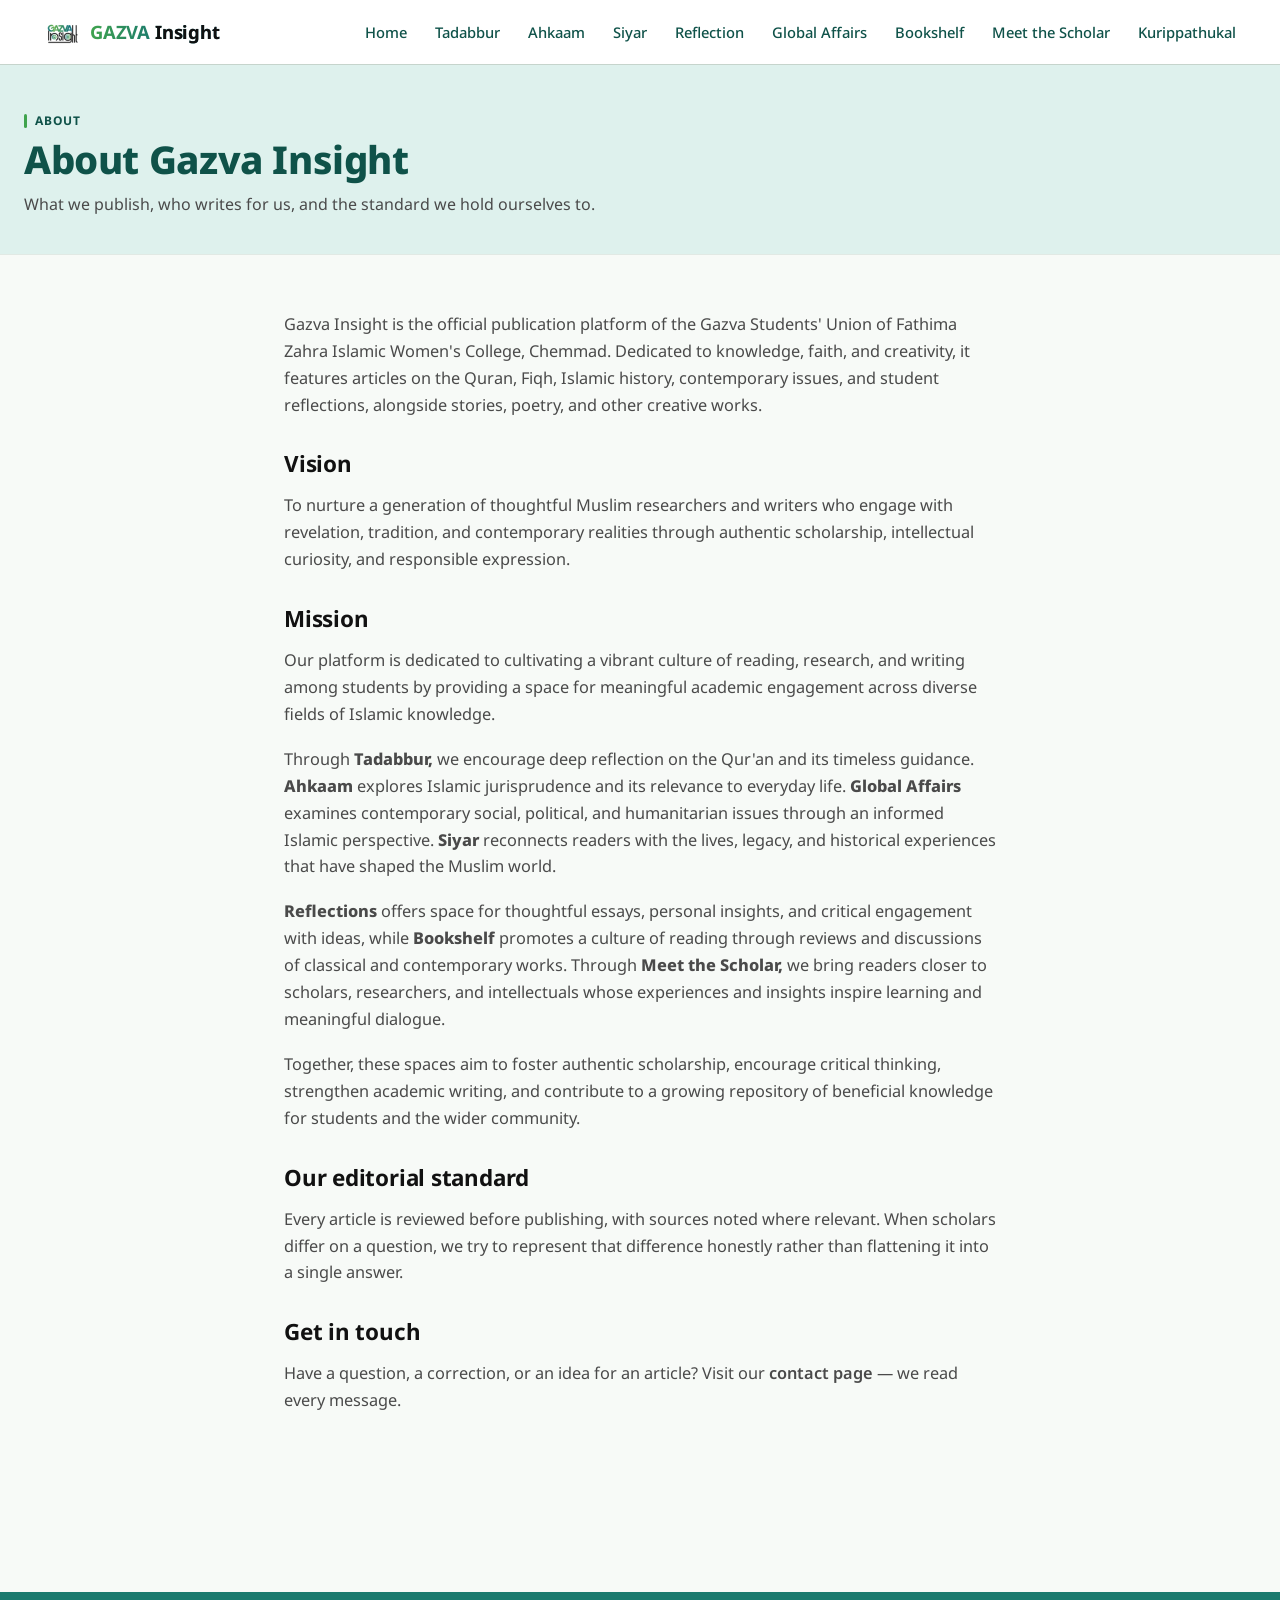
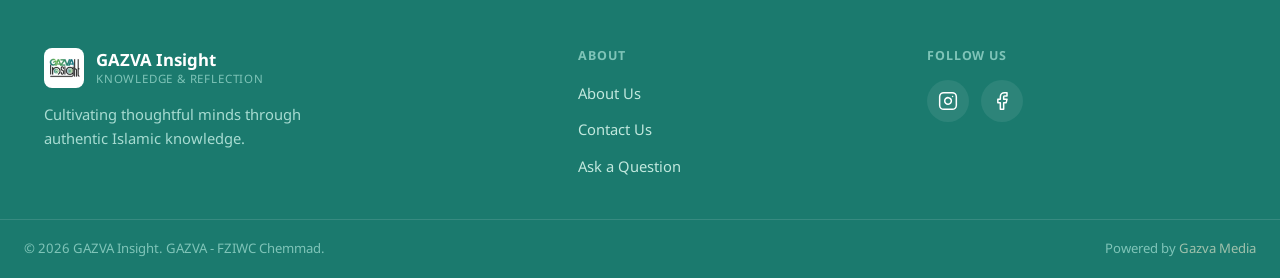
==== about.html @ 3e5f1045 "Add Files" ====
<!DOCTYPE html>
<html lang="en">
<head>
  <meta charset="UTF-8" />
  <meta name="viewport" content="width=device-width, initial-scale=1.0" />
  <title>About — Gazva Insight</title>
  <meta name="description" content="Learn about GAZVA Insights, our mission, vision, editorial values, and our commitment to promoting authentic Islamic knowledge through reading, research, and writing." />
  <link rel="preconnect" href="https://fonts.googleapis.com" />
  <link rel="preconnect" href="https://fonts.gstatic.com" crossorigin />
  <link href="https://fonts.googleapis.com/css2?family=Noto+Sans:wght@400;500;600;700;800&family=Noto+Sans+Malayalam:wght@400;500;600;700&display=swap" rel="stylesheet" />
  <link rel="stylesheet" href="css/styles.css" />
</head>
<body>
  <a href="#main" class="skip-link">Skip to content</a>

  <div id="siteHeader"></div>

  <main id="main">
    <div class="page-banner">
      <div class="page-banner__inner">
        <span class="eyebrow cat-general">About</span>
        <h1>About Gazva Insight</h1>
        <p>What we publish, who writes for us, and the standard we hold ourselves to.</p>
      </div>
    </div>

    <section class="about-content">
      <p>Gazva Insight is the official publication platform of the Gazva Students' Union of Fathima Zahra Islamic Women's College, Chemmad. Dedicated to knowledge, faith, and creativity, it features articles on the Quran, Fiqh, Islamic history, contemporary issues, and student reflections, alongside stories, poetry, and other creative works.</p>
<h2>Vision</h2>
<p>To nurture a generation of thoughtful Muslim researchers and writers who engage with revelation, tradition, and contemporary realities through authentic scholarship, intellectual curiosity, and responsible expression.</p>
<h2>Mission</h2>
<p>Our platform is dedicated to cultivating a vibrant culture of reading, research, and writing among students by providing a space for meaningful academic engagement across diverse fields of Islamic knowledge. <br>

</p> <p>Through <span style="font-weight: 800;">Tadabbur,</span> we encourage deep reflection on the Qur'an and its timeless guidance. 
 <span style="font-weight: 800;">Ahkaam</span> explores Islamic jurisprudence and its relevance to everyday life.   <span style="font-weight: 800;">Global Affairs</span> examines contemporary social, political, and humanitarian issues through an informed Islamic perspective.  <span style="font-weight: 800;">Siyar</span> reconnects readers with the lives, legacy, and historical experiences that have shaped the Muslim world.</p>

 <p><span style="font-weight: 800;">Reflections</span> offers space for thoughtful essays, personal insights, and critical engagement with ideas, while  <span style="font-weight: 800;">Bookshelf</span> promotes a culture of reading through reviews and discussions of classical and contemporary works. Through  <span style="font-weight: 800;">Meet the Scholar,</span> we bring readers closer to scholars, researchers, and intellectuals whose experiences and insights inspire learning and meaningful dialogue.</p>

<p>Together, these spaces aim to foster authentic scholarship, encourage critical thinking, strengthen academic writing, and contribute to a growing repository of beneficial knowledge for students and the wider community.

</p>
      <h2>Our editorial standard</h2>
      <p>Every article is reviewed before publishing, with sources noted where relevant. When scholars differ on a question, we try to represent that difference honestly rather than flattening it into a single answer.</p>

      <h2>Get in touch</h2>
      <p>Have a question, a correction, or an idea for an article? Visit our <a href="contact.html" style="color: var(--forest-dark); font-weight: 600;">contact page</a> — we read every message.</p>
    </section>
  </main>

  <div id="siteFooter"></div>

  <script src="js/component.js"></script>
  <script src="js/form.js"></script>
  <script src="js/main.js"></script>
</body>
</html>
---- css/styles.css ----
/* ==========================================================================
   GAZVA INSIGHTS — Global Stylesheet
   Design tokens + shared components (navbar, footer, cards, sidebar, forms)
   ========================================================================== */

:root {
  /* ── Core surfaces ── */
  --paper:          #F7FAF7;
  --paper-raised:   #FFFFFF;
  --ink:            #111111;
  --ink-soft:       #4A4A4A;
  --ink-muted:      #888888;

  /* ── Brand green (primary) — sampled from logo wordmark start ── */
  --leaf:           #3FA34D;
  --leaf-dark:      #2D7A3A;
  --leaf-light:     #E8F6EC;

  /* ── Brand teal (secondary) — sampled from logo mid-gradient ── */
  --teal:           #1B7A6E;
  --teal-dark:      #0F5249;
  --teal-light:     #DEF1ED;

  /* ── Teal-blue (accent) — sampled from logo end / "ht" letters ── */
  --blue:           #0E5C73;
  --blue-dark:      #094252;
  --blue-light:     #E1ECF5;

  /* ── Supporting tones ── */
  --mint:           #5FC07A;
  --teal-mid:       #2B8C68;
  --sky:            #3A8FC4;

  /* ── Logo gradient — matches the actual wordmark ── */
  --gradient-logo: linear-gradient(90deg, #3FA34D, #1B7A6E, #0E5C73);
  --primary-gradient: linear-gradient(135deg, #3FA34D, #1B7A6E);

  /* ── Borders ── */
  --line:           #E1E9E4;
  --line-strong:    #C6D4CC;

  /* ── Category wayfinding ── */
  --cat-tadabbur:       #1B7A6E;
  --cat-ahkaam:         #3FA34D;
  --cat-siyar:          #0E5C73;
  --cat-globalaffairs:  #4A4A4A;
  --cat-meetthescholar: #2B8C68;
  --cat-reflection:     #5FC07A;
  --cat-bookshelf:      #0F5249;
  --cat-kurippathukal:  #5FC07A;

  /* ── Type ── */
  --font-base:    "Noto Sans", "Noto Sans Malayalam", -apple-system, "Segoe UI", sans-serif;
  --font-display: "Noto Sans", "Noto Sans Malayalam", -apple-system, "Segoe UI", sans-serif;

  /* ── Layout ── */
  --max-width:     1240px;
  --radius-sm:     6px;
  --radius-md:     10px;
  --radius-lg:     16px;
  --shadow-card:   0 1px 2px rgba(17,17,17,0.04), 0 6px 20px rgba(17,17,17,0.05);
  --shadow-raised: 0 4px 10px rgba(17,17,17,0.06), 0 14px 32px rgba(17,17,17,0.08);
  --ease:          cubic-bezier(0.2, 0.7, 0.2, 1);
}

/* ---------- Reset ---------- */
* { box-sizing: border-box; }
html { scroll-behavior: smooth; }
body {
  margin: 0;
  font-family: var(--font-base);
  background: var(--paper);
  color: var(--ink);
  line-height: 1.65;
  -webkit-font-smoothing: antialiased;
}
img { max-width: 100%; display: block; }
a { color: inherit; text-decoration: none; }
ul { margin: 0; padding: 0; }
button { font-family: inherit; cursor: pointer; }
h1, h2, h3, h4 { font-family: var(--font-display); margin: 0; line-height: 1.25; letter-spacing: -0.01em; }
p { margin: 0; }

:focus-visible {
  outline: 2px solid var(--leaf);
  outline-offset: 3px;
  border-radius: 4px;
}

@media (prefers-reduced-motion: reduce) {
  *, *::before, *::after {
    animation-duration: 0.001ms !important;
    transition-duration: 0.001ms !important;
    scroll-behavior: auto !important;
  }
}

.container {
  max-width: var(--max-width);
  margin: 0 auto;
  padding: 0 24px;
}

/* ---------- Eyebrow ---------- */
.eyebrow {
  display: inline-flex;
  align-items: center;
  gap: 8px;
  font-size: 0.75rem;
  font-weight: 700;
  letter-spacing: 0.08em;
  text-transform: uppercase;
  color: var(--teal-dark);
}
.eyebrow::before {
  content: "";
  width: 3px;
  height: 14px;
  border-radius: 2px;
  background: var(--leaf);
  display: inline-block;
}

.eyebrow.cat-tadabbur::before        { background: var(--cat-tadabbur); }
.eyebrow.cat-ahkaam::before          { background: var(--cat-ahkaam); }
.eyebrow.cat-siyar::before           { background: var(--cat-siyar); }
.eyebrow.cat-globalaffairs::before   { background: var(--cat-globalaffairs); }
.eyebrow.cat-meetthescholar::before  { background: var(--cat-meetthescholar); }
.eyebrow.cat-reflection::before      { background: var(--cat-reflection); }
.eyebrow.cat-bookshelf::before       { background: var(--cat-bookshelf); }
.eyebrow.cat-kurippathukal::before   { background: var(--cat-kurippathukal); }

.eyebrow.cat-tadabbur        { color: var(--cat-tadabbur); }
.eyebrow.cat-ahkaam          { color: var(--cat-ahkaam); }
.eyebrow.cat-siyar           { color: var(--cat-siyar); }
.eyebrow.cat-globalaffairs   { color: var(--cat-globalaffairs); }
.eyebrow.cat-meetthescholar  { color: var(--cat-meetthescholar); }
.eyebrow.cat-reflection      { color: var(--cat-reflection); }
.eyebrow.cat-bookshelf       { color: var(--cat-bookshelf); }
.eyebrow.cat-kurippathukal   { color: #2D7A3A; }

/* ---------- Buttons ---------- */
.btn {
  display: inline-flex;
  align-items: center;
  justify-content: center;
  gap: 8px;
  padding: 12px 24px;
  border-radius: var(--radius-sm);
  font-size: 0.95rem;
  font-weight: 600;
  border: 1px solid transparent;
  transition: transform 0.15s var(--ease), box-shadow 0.15s var(--ease), background 0.15s var(--ease);
}
.btn-primary {
  background: linear-gradient(135deg, var(--leaf), var(--teal));
  color: #fff;
  border: none;
  font-size: 0.95rem;
  font-weight: 600;
  padding: 12px 28px;
  cursor: pointer;
  display: inline-flex;
  align-items: center;
  justify-content: center;
  gap: 8px;
  text-decoration: none;
  transition: opacity 0.15s var(--ease), transform 0.15s var(--ease);
}
.btn-primary:hover {
  opacity: 0.9;
  transform: translateY(-1px);
}
.btn-outline {
  background: transparent;
  border: 1px solid var(--teal);
  border-radius: var(--radius-sm);
  color: var(--teal);
}
.btn-outline:hover {
  background: var(--teal-light);
  color: var(--teal-dark);
  border-color: var(--teal);
}
.btn-block { width: 100%; }

/* ==========================================================================
   NAVBAR
   ========================================================================== */
.site-header {
  position: sticky;
  top: 0;
  z-index: 100;
  background: rgba(255, 255, 255, 0.96);
  backdrop-filter: blur(8px);
  border-bottom: 1px solid var(--line-strong);
}
.navbar {
  display: flex;
  align-items: center;
  justify-content: space-between;
  padding: 14px 24px;
  max-width: var(--max-width);
  margin: 0 auto;
}
.navbar__brand {
  display: flex;
  align-items: center;
  gap: 10px;
}
.navbar__logo {
  width: 36px;
  height: 36px;
  flex-shrink: 0;
}
.navbar__name {
  font-weight: 700;
  font-size: 1.15rem;
  letter-spacing: -0.01em;

  background: var(--gradient-logo);
  background-clip: text;
  -webkit-background-clip: text;

  color: transparent;
  -webkit-text-fill-color: transparent;
}
.navbar__name span {
  color: var(--ink);
  -webkit-text-fill-color: var(--ink);
}
.navbar__links {
  display: flex;
  align-items: center;
  gap: 28px;
  list-style: none;
}
.navbar__links a {
  font-size: 0.92rem;
  font-weight: 500;
  color: var(--teal-dark);
  position: relative;
  padding: 6px 0;
  transition: color 0.15s var(--ease);
}
.navbar__links a:hover {
  color: var(--leaf-dark);
}
.navbar__links a.is-active {
  color: var(--leaf-dark);
  font-weight: 700;
}
.navbar__toggle {
  display: none;
  background: none;
  border: none;
  padding: 6px;
}
.navbar__toggle svg { width: 24px; height: 24px; }

/* Navbar CTA button override */
.navbar .btn-primary {
  background: linear-gradient(135deg, var(--leaf), var(--teal));
  color: #fff;
}
.navbar .btn-primary:hover {
  opacity: 0.9;
}

@media (max-width: 860px) {
  .navbar__links {
    position: fixed;
    top: 65px;
    left: 0;
    right: 0;
    background: var(--teal-light);
    flex-direction: column;
    align-items: flex-start;
    gap: 4px;
    padding: 16px 24px 24px;
    border-bottom: 1px solid var(--line-strong);
    box-shadow: var(--shadow-raised);
    transform: translateY(-12px);
    opacity: 0;
    visibility: hidden;
    transition: transform 0.2s var(--ease), opacity 0.2s var(--ease), visibility 0.2s;
  }
  .navbar__links.is-open {
    transform: translateY(0);
    opacity: 1;
    visibility: visible;
  }
  .navbar__links a {
    width: 100%;
    padding: 10px 0;
  }
  .navbar__toggle { display: inline-flex; }
}
/* ── Navbar contact button + actions wrapper ── */
.navbar__actions {
  display: flex;
  align-items: center;
  gap: 12px;
  flex-shrink: 0;
}

.navbar__contact-btn {
  font-size: 0.88rem;
  padding: 9px 20px;
  border-radius: var(--radius-sm);
  white-space: nowrap;
}

/* Hide contact button on mobile — show it inside the open menu instead */
@media (max-width: 860px) {
  .navbar__contact-btn {
    display: none;
  }
}
/* ==========================================================================
   FOOTER
   ========================================================================== */
.site-footer {
  background: var(--teal);
  color: #E0F2F0;
  margin-top: 80px;
}
.footer__top {
  max-width: var(--max-width);
  margin: 0 auto;
  padding: 56px 24px 40px;
  display: grid;
  grid-template-columns: 1.6fr 1fr 1fr;
  gap: 40px;
}
.footer__brand {
  display: flex;
  align-items: center;
  gap: 10px;
  margin-bottom: 14px;
}
.footer__brand .navbar__logo { width: 32px; height: 32px; }
.footer__brand-name {
  font-weight: 700;
  font-size: 1.05rem;
  color: #fff;
}
.footer__tagline {
  color: #A8DCD2;
  font-size: 0.92rem;
  max-width: 320px;
}
.footer__heading {
  font-size: 0.78rem;
  font-weight: 700;
  letter-spacing: 0.07em;
  text-transform: uppercase;
  color: #7FC4B8;
  margin-bottom: 16px;
}
.footer__links { display: flex; flex-direction: column; gap: 10px; list-style: none; }
.footer__links a {
  color: #C2E8DE;
  font-size: 0.92rem;
  transition: color 0.15s var(--ease);
}
.footer__links a:hover { color: #fff; }
.footer__socials { display: flex; gap: 12px; margin-top: 16px; }
.footer__social-btn {
  width: 38px;
  height: 38px;
  border-radius: 50%;
  background: rgba(255,255,255,0.1);
  display: inline-flex;
  align-items: center;
  justify-content: center;
  transition: background 0.15s var(--ease), transform 0.15s var(--ease);
}
.footer__social-btn:hover {
  background: var(--leaf);
  transform: translateY(-2px);
}
.footer__social-btn svg { width: 18px; height: 18px; fill: #fff; }
.footer__bottom {
  border-top: 1px solid rgba(255,255,255,0.12);
  padding: 18px 24px;
}
.footer__bottom-inner {
  max-width: var(--max-width);
  margin: 0 auto;
  display: flex;
  justify-content: space-between;
  flex-wrap: wrap;
  gap: 8px;
  font-size: 0.82rem;
  color: #7FC4B8;
}

/* ── Brand column ── */
.footer__col--brand .footer__brand {
  display: flex;
  align-items: center;
  gap: 12px;
  margin-bottom: 14px;
}
.footer__logo-img {
  width: 40px;
  height: 40px;
  border-radius: 8px;
  object-fit: contain;
  flex-shrink: 0;
}
.footer__brand-text {
  display: flex;
  flex-direction: column;
  line-height: 1.25;
}
.footer__brand-subline {
  font-size: 0.72rem;
  color: #7FC4B8;
  letter-spacing: 0.07em;
  text-transform: uppercase;
  margin-top: 2px;
}

/* ── Follow Us ── */
.footer__links--social { display: flex; flex-direction: column; gap: 12px; }
.footer__links--social a {
  display: flex;
  align-items: center;
  gap: 10px;
  color: #C2E8DE;
  font-size: 0.92rem;
  transition: color 0.15s var(--ease);
}
.footer__links--social a:hover { color: #fff; }
.footer__follow-icon {
  width: 30px;
  height: 30px;
  border-radius: 50%;
  display: flex;
  align-items: center;
  justify-content: center;
  flex-shrink: 0;
  transition: transform 0.15s var(--ease);
}
.footer__links--social a:hover .footer__follow-icon { transform: translateY(-2px); }
.footer__follow-icon svg { width: 15px; height: 15px; }
.footer__follow-icon--insta {
  background: linear-gradient(135deg, #f09433, #e6683c, #dc2743, #cc2366, #bc1888);
  color: #fff;
}
.footer__follow-icon--fb  { background: #1877F2; color: #fff; }
.footer__follow-icon--wa  { background: #25D366; color: #fff; }

@media (max-width: 960px) {
  .footer__top { grid-template-columns: 1fr 1fr; gap: 32px; }
  .footer__col--brand { grid-column: span 2; }
}
@media (max-width: 760px) {
  .footer__top { grid-template-columns: 1fr; gap: 28px; }
  .footer__col--brand { grid-column: span 1; }
  .footer__bottom-inner { flex-direction: column; text-align: center; }
}

/* ==========================================================================
   LAYOUT: content + sidebar
   ========================================================================== */
.page-layout {
  display: grid;
  grid-template-columns: 1fr 320px;
  gap: 48px;
  max-width: var(--max-width);
  margin: 0 auto;
  padding: 48px 24px 80px;
  align-items: start;
}
.page-layout__main { min-width: 0; }

@media (max-width: 960px) {
  .page-layout { grid-template-columns: 1fr; }
}

/* ---------- Sidebar ---------- */
.ask-sidebar {
  position: sticky;
  top: 96px;
  background: var(--paper-raised);
  border: 1px solid var(--line);
  border-radius: var(--radius-lg);
  padding: 28px;
  box-shadow: var(--shadow-card);
}
.ask-sidebar__title {
  font-size: 1.15rem;
  font-weight: 700;
  margin-bottom: 6px;
  color: var(--teal-dark);
}
.ask-sidebar__desc {
  font-size: 0.88rem;
  color: var(--ink-soft);
  margin-bottom: 18px;
}
.ask-sidebar .form-field { margin-bottom: 14px; }

/* ==========================================================================
   FORMS
   ========================================================================== */
.form-field { display: flex; flex-direction: column; gap: 6px; }
.form-field label {
  font-size: 0.82rem;
  font-weight: 600;
  color: var(--ink);
}
.form-field input,
.form-field textarea,
.form-field select {
  font-family: inherit;
  font-size: 0.92rem;
  padding: 11px 13px;
  border: 1px solid var(--line-strong);
  border-radius: var(--radius-sm);
  background: var(--paper);
  color: var(--ink);
  transition: border-color 0.15s var(--ease), box-shadow 0.15s var(--ease);
  width: 100%;
}
.form-field textarea { resize: vertical; min-height: 96px; }
.form-field input:focus,
.form-field textarea:focus,
.form-field select:focus {
  border-color: var(--leaf);
  box-shadow: 0 0 0 3px rgba(63, 163, 77, 0.15);
  outline: none;
}
.form-status {
  font-size: 0.85rem;
  margin-top: 10px;
  padding: 10px 12px;
  border-radius: var(--radius-sm);
  display: none;
}
.form-status.is-visible { display: block; }
.form-status.is-success {
  background: var(--leaf-light);
  color: var(--leaf-dark);
}
.form-status.is-error {
  background: #FBEAEA;
  color: #A5302A;
}
.form-status.is-loading {
  background: var(--blue-light);
  color: var(--blue-dark);
}

/* ==========================================================================
   CARDS
   ========================================================================== */
.card {
  background: var(--paper-raised);
  border: 1px solid var(--line);
  border-radius: var(--radius-md);
  overflow: hidden;
  transition: transform 0.2s var(--ease), box-shadow 0.2s var(--ease), border-color 0.2s var(--ease);
  display: flex;
  flex-direction: column;
}
.card:hover {
  transform: translateY(-3px);
  box-shadow: var(--shadow-raised);
  border-color: var(--line-strong);
}
.card__media {
  aspect-ratio: 16/10;
  background: var(--teal-light);
  overflow: hidden;
}
.card__media img { width: 100%; height: 100%; object-fit: cover; }
.card__body { padding: 18px 20px 22px; display: flex; flex-direction: column; gap: 10px; flex: 1; }
.card__title {
  font-size: 1.05rem;
  font-weight: 700;
  color: var(--ink);
}
.card:hover .card__title { color: var(--teal-dark); }
.card__excerpt {
  font-size: 0.88rem;
  color: var(--ink-soft);
  flex: 1;
}
.card__meta {
  font-size: 0.78rem;
  color: var(--ink-muted);
  display: flex;
  align-items: center;
  gap: 6px;
  margin-top: auto;
}
.card__meta .dot { width: 3px; height: 3px; border-radius: 50%; background: var(--line-strong); }

.is-hidden { display: none !important; }

/* ── Mosaic ── */
.mosaic {
  display: grid;
  grid-template-columns: repeat(4, 1fr);
  grid-auto-rows: 1fr;
  gap: 20px;
}
.mosaic .card--lead { grid-column: span 2; grid-row: span 2; }
.mosaic .card--lead .card__media { aspect-ratio: 16/11; }
.mosaic .card--lead .card__title { font-size: 1.4rem; }
.mosaic .card--wide { grid-column: span 2; }

@media (max-width: 860px) {
  .mosaic { grid-template-columns: repeat(2, 1fr); }
  .mosaic .card--lead { grid-column: span 2; grid-row: span 1; }
  .mosaic .card--wide { grid-column: span 2; }
}
@media (max-width: 560px) {
  .mosaic { grid-template-columns: 1fr; }
  .mosaic .card--lead, .mosaic .card--wide { grid-column: span 1; }
}

/* ── Post grid ── */
.post-grid {
  display: grid;
  grid-template-columns: repeat(2, 1fr);
  gap: 22px;
}
@media (max-width: 700px) {
  .post-grid { grid-template-columns: 1fr; }
}

.load-more-wrap { display: flex; justify-content: center; margin-top: 36px; }

/* ==========================================================================
   HERO
   ========================================================================== */
.hero {
  border-bottom: 1px solid var(--line);
  background:
    radial-gradient(circle at 85% 20%, rgba(63, 163, 77, 0.07), transparent 55%),
    var(--paper);
}
.hero__inner {
  max-width: var(--max-width);
  margin: 0 auto;
  padding: 72px 24px 64px;
  display: grid;
  grid-template-columns: 1.1fr 0.9fr;
  gap: 56px;
  align-items: center;
}
.hero__eyebrow {
  font-size: 0.78rem;
  font-weight: 700;
  letter-spacing: 0.1em;
  text-transform: uppercase;
  color: var(--leaf);
  margin-bottom: 18px;
  display: block;
}
.hero-title {
  font-size: clamp(2.4rem, 5vw, 3.8rem);
  font-weight: 800;
  letter-spacing: -0.02em;
  margin-bottom: 18px;

  background: var(--primary-gradient);
  -webkit-background-clip: text;
  background-clip: text;
  color: transparent;
  -webkit-text-fill-color: transparent;
}
.hero-title span {
  color: var(--ink);
  -webkit-text-fill-color: var(--ink);
}
.hero__title .accent { color: var(--leaf); }
.hero__tagline {
  font-size: 1.08rem;
  color: var(--ink-soft);
  max-width: 480px;
  margin-bottom: 30px;
}
.hero__ctas { display: flex; gap: 14px; align-items: center; }
.hero__feature {
  background: var(--paper-raised);
  border: 1px solid var(--line);
  border-radius: var(--radius-lg);
  box-shadow: var(--shadow-raised);
  overflow: hidden;
}
.hero__feature-media { aspect-ratio: 16/10; background: var(--teal-light); }
.hero__feature-media img { width: 100%; height: 100%; object-fit: cover; }
.hero__feature-body { padding: 22px 24px 26px; }
.hero__feature-tag {
  font-size: 0.72rem;
  font-weight: 700;
  letter-spacing: 0.07em;
  text-transform: uppercase;
  color: var(--blue);
  margin-bottom: 8px;
  display: block;
}
.hero__feature-title { font-size: 1.2rem; font-weight: 700; margin-bottom: 8px; color: var(--ink); }
.hero__feature-excerpt { font-size: 0.9rem; color: var(--ink-soft); }

@media (max-width: 900px) {
  .hero__inner { grid-template-columns: 1fr; padding-top: 48px; }
}

/* ==========================================================================
   PAGE BANNER
   ========================================================================== */
.section-head {
  display: flex;
  align-items: baseline;
  justify-content: space-between;
  margin-bottom: 28px;
  flex-wrap: wrap;
  gap: 12px;
}
.section-head h1, .section-head h2 { font-size: 1.8rem; font-weight: 800; }
.section-head__desc { color: var(--ink-soft); font-size: 0.95rem; max-width: 560px; margin-top: 6px; }

.page-banner {
  border-bottom: 1px solid var(--line);
  padding: 44px 24px 36px;
  background: var(--teal-light);
}
.page-banner__inner { max-width: var(--max-width); margin: 0 auto; }
.page-banner h1 {
  font-size: clamp(1.8rem, 3vw, 2.4rem);
  font-weight: 800;
  color: var(--teal-dark);
}
.page-banner p { color: var(--ink-soft); margin-top: 8px; max-width: 600px; }

/* ==========================================================================
   ARTICLE PAGE
   ========================================================================== */
.article-header { margin-bottom: 28px; }
.article-header__title {
  font-size: clamp(1.7rem, 3vw, 2.3rem);
  font-weight: 800;
  margin: 12px 0 16px;
  color: var(--ink);
}
.article-meta {
  display: flex;
  align-items: center;
  gap: 14px;
  flex-wrap: wrap;
  font-size: 0.88rem;
  color: var(--ink-soft);
}
.article-meta__author { display: flex; align-items: center; gap: 10px; }
.article-meta__avatar {
  width: 38px;
  height: 38px;
  border-radius: 50%;
  background: var(--teal-light);
  flex-shrink: 0;
  overflow: hidden;
}
.article-meta__avatar img { width: 100%; height: 100%; object-fit: cover; }
.article-meta__name { font-weight: 700; color: var(--ink); display: block; }
.article-meta__role { font-size: 0.8rem; color: var(--ink-soft); }

.article-cover {
  width: 100%;
  aspect-ratio: 16/8;
  border-radius: var(--radius-lg);
  background: var(--teal-light);
  overflow: hidden;
  margin-bottom: 32px;
}
.article-cover img { width: 100%; height: 100%; object-fit: cover; }

.article-body { font-size: 1.04rem; color: var(--ink); max-width: 720px; }
.article-body p { margin-bottom: 20px; }
.article-body h2 { font-size: 1.4rem; font-weight: 700; margin: 36px 0 16px; }
.article-body blockquote {
  border-left: 3px solid var(--blue);
  background: var(--blue-light);
  margin: 28px 0;
  padding: 20px 24px;
  border-radius: 0 var(--radius-sm) var(--radius-sm) 0;
  font-size: 1.08rem;
  font-style: italic;
  color: var(--blue-dark);
}
.article-body blockquote cite {
  display: block;
  margin-top: 10px;
  font-size: 0.82rem;
  font-style: normal;
  font-weight: 700;
  color: var(--blue);
}

/* ── Share row ── */
.share-row {
  display: flex;
  align-items: center;
  gap: 14px;
  margin: 36px 0;
  padding: 20px 0;
  border-top: 1px solid var(--line);
  border-bottom: 1px solid var(--line);
}
.share-row__label { font-size: 0.85rem; font-weight: 700; color: var(--ink-soft); }
.share-btn {
  width: 40px;
  height: 40px;
  border-radius: 50%;
  display: inline-flex;
  align-items: center;
  justify-content: center;
  background: var(--teal-light);
  transition: background 0.15s var(--ease), transform 0.15s var(--ease);
}
.share-btn svg { width: 18px; height: 18px; fill: var(--teal-dark); }
.share-btn:hover { background: var(--leaf); transform: translateY(-2px); }
.share-btn:hover svg { fill: #fff; }

/* ── Comments ── */
.comments-section { margin-top: 48px; max-width: 720px; }
.comments-section h3 { font-size: 1.25rem; font-weight: 700; margin-bottom: 18px; }
.comment-form {
  background: var(--paper-raised);
  border: 1px solid var(--line);
  border-radius: var(--radius-md);
  padding: 24px;
}
.comment-form .form-field { margin-bottom: 16px; }
.comment-form-row { display: grid; grid-template-columns: 1fr 1fr; gap: 16px; }
@media (max-width: 560px) { .comment-form-row { grid-template-columns: 1fr; } }

/* ==========================================================================
   CONTACT PAGE
   ========================================================================== */
.contact-grid {
  display: grid;
  grid-template-columns: 0.85fr 1.15fr;
  gap: 48px;
  max-width: var(--max-width);
  margin: 0 auto;
  padding: 56px 24px 80px;
}
@media (max-width: 860px) { .contact-grid { grid-template-columns: 1fr; } }

.contact-cards { display: flex; flex-direction: column; gap: 16px; }
.contact-card {
  display: flex;
  gap: 16px;
  align-items: flex-start;
  background: var(--paper-raised);
  border: 1px solid var(--line);
  border-radius: var(--radius-md);
  padding: 20px;
  transition: border-color 0.15s var(--ease), box-shadow 0.15s var(--ease);
}
.contact-card:hover { border-color: var(--line-strong); box-shadow: var(--shadow-card); }
.contact-card__icon {
  width: 44px;
  height: 44px;
  border-radius: 50%;
  background: var(--teal-light);
  display: flex;
  align-items: center;
  justify-content: center;
  flex-shrink: 0;
}
.contact-card__icon svg { width: 20px; height: 20px; fill: var(--teal-dark); }
.contact-card__title { font-weight: 700; margin-bottom: 4px; color: var(--ink); }
.contact-card__detail { color: var(--ink-soft); font-size: 0.92rem; }
.contact-card__detail a { color: var(--teal); font-weight: 600; }
.contact-card__detail a:hover { color: var(--teal-dark); }

.contact-form-panel {
  background: var(--paper-raised);
  border: 1px solid var(--line);
  border-radius: var(--radius-lg);
  padding: 32px;
  box-shadow: var(--shadow-card);
}
.contact-form-row { display: grid; grid-template-columns: 1fr 1fr; gap: 16px; }
@media (max-width: 560px) { .contact-form-row { grid-template-columns: 1fr; } }

/* ── Floating contact ── */
.contact-floating {
  max-width: 720px;
  margin: 0 auto;
  padding: 56px 24px 80px;
}
.contact-floating__header { text-align: center; margin-bottom: 32px; }
.contact-floating__header p { color: var(--ink-soft); font-size: 0.95rem; }
.contact-channel-grid {
  display: grid;
  grid-template-columns: repeat(3, 1fr);
  gap: 14px;
  margin-bottom: 20px;
}
.contact-channel-card {
  display: flex;
  flex-direction: column;
  align-items: center;
  text-align: center;
  gap: 12px;
  background: var(--paper-raised);
  border: 1px solid var(--line);
  border-radius: var(--radius-lg);
  padding: 28px 16px;
  text-decoration: none;
  color: inherit;
  transition: border-color 0.15s var(--ease), box-shadow 0.15s var(--ease), transform 0.15s var(--ease);
}
.contact-channel-card:hover {
  border-color: var(--leaf);
  box-shadow: var(--shadow-card);
  transform: translateY(-2px);
}
.contact-channel-card__icon {
  width: 52px;
  height: 52px;
  border-radius: 50%;
  display: flex;
  align-items: center;
  justify-content: center;
}
.contact-channel-card__icon--green { background: var(--leaf-light);  color: var(--leaf-dark); }
.contact-channel-card__icon--amber { background: var(--blue-light);  color: var(--blue-dark); }
.contact-channel-card__icon--teal  { background: var(--teal-light);  color: var(--teal-dark); }
.contact-channel-card__title { font-weight: 700; font-size: 0.95rem; color: var(--ink); }
.contact-channel-card__sub   { font-size: 0.82rem; color: var(--ink-soft); word-break: break-all; }
.contact-social-row {
  display: flex;
  align-items: center;
  justify-content: center;
  gap: 14px;
  margin-bottom: 32px;
  padding: 18px 0;
  border-top: 1px solid var(--line);
  border-bottom: 1px solid var(--line);
}
.contact-social-row__label {
  font-size: 0.82rem;
  font-weight: 700;
  color: var(--ink-soft);
  text-transform: uppercase;
  letter-spacing: 0.07em;
}
.contact-social-row__icons { display: flex; gap: 10px; }
.contact-social-btn {
  width: 38px;
  height: 38px;
  border-radius: 50%;
  background: var(--teal-light);
  display: flex;
  align-items: center;
  justify-content: center;
  color: var(--teal-dark);
  transition: background 0.15s var(--ease), transform 0.15s var(--ease);
}
.contact-social-btn:hover {
  background: var(--leaf);
  color: #fff;
  transform: translateY(-2px);
}
.contact-form-panel h2 { font-size: 1.2rem; font-weight: 700; color: var(--ink); margin-bottom: 6px; }
.contact-form-panel > p { color: var(--ink-soft); font-size: 0.92rem; margin-bottom: 22px; }
.contact-form-panel .form-field { margin-bottom: 16px; }
.contact-form-panel .btn { margin-top: 4px; width: 100%; }

@media (max-width: 560px) {
  .contact-channel-grid { grid-template-columns: 1fr; }
  .contact-channel-card { flex-direction: row; text-align: left; padding: 18px 20px; }
  .contact-form-panel { padding: 22px 18px; }
}

/* ==========================================================================
   ABOUT PAGE
   ========================================================================== */
.about-content {
  max-width: 760px;
  margin: 0 auto;
  padding: 56px 24px 80px;
}
.about-content p { margin-bottom: 18px; color: var(--ink-soft); font-size: 1.02rem; }
.about-content h2 { font-size: 1.4rem; font-weight: 700; margin: 32px 0 14px; color: var(--ink); }

/* ==========================================================================
   UTILITY
   ========================================================================== */
.visually-hidden {
  position: absolute;
  width: 1px;
  height: 1px;
  overflow: hidden;
  clip: rect(0,0,0,0);
}
.skip-link {
  position: absolute;
  left: -9999px;
  top: 0;
  background: var(--leaf);
  color: #fff;
  padding: 10px 16px;
  z-index: 200;
}
.skip-link:focus { left: 12px; top: 12px; }

/* ==========================================================================
   HERO ANIMATION
   ========================================================================== */
.hero-title,
.hero-text,
.hero-buttons {
  opacity: 0;
  transform: scale(0.8);
  animation: zoomIn 0.8s ease-out forwards;
}
.hero-title   { animation-delay: 0.2s; }
.hero-text    { animation-delay: 0.5s; }
.hero-buttons { animation-delay: 0.8s; }

@keyframes zoomIn {
  from { opacity: 0; transform: scale(0.8); }
  to   { opacity: 1; transform: scale(1); }
}

/* ==========================================================================
   CONTACT PAGE — redesigned
   ========================================================================== */
.contact-divider {
  width: 44px;
  height: 3px;
  background: linear-gradient(90deg, var(--leaf), var(--teal), var(--blue));
  border-radius: 2px;
  margin: 14px 0 16px;
}

.contact-section {
  padding: 56px 0 80px;
}

.contact-wrap {
  max-width: var(--max-width);
  margin: 0 auto;
  padding: 0 24px;
  display: grid;
  grid-template-columns: 1fr 1.2fr;
  gap: 40px;
  align-items: start;
}

/* ── Info column ── */
.contact-info {
  display: flex;
  flex-direction: column;
  gap: 14px;
}

.contact-info-card {
  display: flex;
  align-items: flex-start;
  gap: 14px;
  background: var(--paper-raised);
  border: 1px solid var(--line);
  border-radius: var(--radius-md);
  padding: 16px 18px;
  transition: transform 0.3s ease, box-shadow 0.3s ease, border-color 0.15s var(--ease);
}

.contact-info-card:hover {
  transform: translateY(-6px);
  box-shadow: 0 16px 40px rgba(0,0,0,0.08);
  border-color: var(--teal);
}

.cic-icon {
  width: 38px;
  height: 38px;
  border-radius: 9px;
  background: var(--teal-light);
  display: flex;
  align-items: center;
  justify-content: center;
  flex-shrink: 0;
  color: var(--teal-dark);
  transition: transform 0.3s ease;
}

.contact-info-card:hover .cic-icon {
  transform: scale(1.08);
}

.cic-label {
  font-size: 0.7rem;
  font-weight: 700;
  letter-spacing: 0.09em;
  text-transform: uppercase;
  color: var(--teal);
  margin-bottom: 4px;
}

.cic-value {
  font-size: 0.92rem;
  font-weight: 600;
  color: var(--ink);
  text-decoration: none;
  display: block;
}

a.cic-value:hover { color: var(--teal); }

.cic-sub {
  font-size: 0.82rem;
  color: var(--ink-soft);
  margin-top: 3px;
}

.cic-sub a {
  color: var(--ink-soft);
  text-decoration: none;
}

.cic-sub a:hover { color: var(--teal); }

.cic-hours {
  display: grid;
  grid-template-columns: auto 1fr;
  gap: 3px 16px;
  margin-top: 4px;
}

.cic-day {
  font-size: 0.82rem;
  font-weight: 600;
  color: var(--ink);
}

.cic-time {
  font-size: 0.82rem;
  color: var(--ink-soft);
}

/* ── Social buttons ── */
.contact-social-row {
  display: flex;
  gap: 8px;
  flex-wrap: wrap;
}

.contact-social-btn {
  display: inline-flex;
  align-items: center;
  gap: 7px;
  padding: 8px 14px;
  border-radius: var(--radius-sm);
  border: 1px solid var(--line);
  background: var(--paper-raised);
  color: var(--ink-soft);
  font-size: 0.82rem;
  font-weight: 500;
  font-family: inherit;
  text-decoration: none;
  cursor: pointer;
  transition: all 0.15s var(--ease);
  line-height: 1;
}

.contact-social-btn svg {
  flex-shrink: 0;
  display: block;
}

.contact-social-btn:hover {
  border-color: var(--teal);
  color: var(--teal-dark);
  background: var(--teal-light);
}

/* ── Form panel ── */
.contact-form-wrap {
  background: var(--paper-raised);
  border: 1px solid var(--line);
  border-radius: var(--radius-lg);
  padding: 32px;
  box-shadow: var(--shadow-card);
  position: sticky;
  top: 96px;
}

.contact-form-title {
  font-size: 1.25rem;
  font-weight: 700;
  color: var(--ink);
  margin-bottom: 6px;
}

.contact-form-sub {
  font-size: 0.88rem;
  color: var(--ink-soft);
  margin-bottom: 22px;
  line-height: 1.6;
}

.cf-row {
  display: grid;
  grid-template-columns: 1fr 1fr;
  gap: 14px;
}

.cf-group {
  display: flex;
  flex-direction: column;
  gap: 6px;
  margin-bottom: 14px;
}

.cf-group label {
  font-size: 0.8rem;
  font-weight: 600;
  color: var(--ink);
}

.cf-group input,
.cf-group textarea,
.cf-group select {
  font-family: inherit;
  font-size: 0.9rem;
  padding: 10px 13px;
  border: 1px solid var(--line-strong);
  border-radius: var(--radius-sm);
  background: var(--paper);
  color: var(--ink);
  width: 100%;
  transition: border-color 0.15s var(--ease), box-shadow 0.15s var(--ease);
}

.cf-group textarea {
  resize: vertical;
  min-height: 100px;
}

.cf-group input:focus,
.cf-group textarea:focus,
.cf-group select:focus {
  border-color: var(--teal);
  box-shadow: 0 0 0 3px rgba(27, 122, 110, 0.12);
  outline: none;
}

.cf-submit {
  width: 100%;
  padding: 12px;
  border: none;
  border-radius: var(--radius-sm);
  background: linear-gradient(135deg, var(--leaf), var(--teal));
  color: #fff;
  font-family: inherit;
  font-size: 0.95rem;
  font-weight: 600;
  cursor: pointer;
  display: flex;
  align-items: center;
  justify-content: center;
  gap: 8px;
  margin-top: 4px;
  transition: opacity 0.15s var(--ease), transform 0.15s var(--ease);
}

.cf-submit:hover {
  opacity: 0.92;
  transform: translateY(-1px);
}

.cf-submit:disabled {
  opacity: 0.6;
  cursor: not-allowed;
  transform: none;
}

/* ── Success state ── */
.cf-success {
  display: none;
  flex-direction: column;
  align-items: center;
  text-align: center;
  padding: 40px 20px;
}

.cf-success.is-visible { display: flex; }

.cf-success-icon {
  width: 60px;
  height: 60px;
  border-radius: 50%;
  background: var(--leaf-light);
  color: var(--leaf-dark);
  display: flex;
  align-items: center;
  justify-content: center;
  margin-bottom: 20px;
}

.cf-success-title {
  font-size: 1.2rem;
  font-weight: 700;
  color: var(--ink);
  margin-bottom: 10px;
}

.cf-success-text {
  font-size: 0.9rem;
  color: var(--ink-soft);
  line-height: 1.7;
  margin-bottom: 20px;
}

.cf-reset-btn {
  padding: 9px 22px;
  border: 1px solid var(--teal);
  border-radius: var(--radius-sm);
  background: transparent;
  color: var(--teal);
  font-family: inherit;
  font-size: 0.88rem;
  font-weight: 600;
  cursor: pointer;
  transition: all 0.15s var(--ease);
}

.cf-reset-btn:hover {
  background: var(--teal-light);
}

/* ── Responsive ── */
@media (max-width: 860px) {
  .contact-wrap {
    grid-template-columns: 1fr;
  }
  .contact-form-wrap {
    position: static;
  }
}

@media (max-width: 560px) {
  .cf-row { grid-template-columns: 1fr; }
  .contact-form-wrap { padding: 22px 18px; }
  .contact-social-btn span { display: none; }
}

.footer__socials {
  display: flex;
  gap: 12px;
}

.footer__social-btn {
  display: flex;
  align-items: center;
  justify-content: center;
  width: 42px;
  height: 42px;
  border-radius: 50%;
  background: rgba(255,255,255,.08);
  color: #fff;
  transition: .25s ease;
}

.footer__social-btn:hover {
  transform: translateY(-3px);
}

.footer__social-btn svg {
  width: 20px;
  height: 20px;
  fill: none;
  stroke: currentColor;
}

/* ==========================================================================
   HOME PAGE — mobile card size fix
   ========================================================================== */
@media (max-width: 560px) {

  /* ── Mosaic cards ── */
  .mosaic {
    gap: 12px;
  }

  .mosaic .card__media {
    aspect-ratio: 16 / 7;
  }

  .mosaic .card--lead .card__media {
    aspect-ratio: 16 / 8;
  }

  .mosaic .card--lead .card__title {
    font-size: 1.05rem;
  }

  .mosaic .card__excerpt {
    display: -webkit-box;
    -webkit-line-clamp: 2;
    -webkit-box-orient: vertical;
    overflow: hidden;
    text-overflow: ellipsis;
    font-size: 0.82rem;
    line-height: 1.4;
  }

  .mosaic .card:nth-child(n+9) {
    display: none;
  }

  .mosaic .card__body {
    padding: 12px 14px 14px;
    gap: 6px;
  }

  /* ── Post grid cards ── */
  .post-grid .card__media {
    aspect-ratio: 16 / 7;
  }

  .post-grid .card__body {
    padding: 12px 14px 14px;
    gap: 6px;
  }
}

.card{
    opacity: 0;
    transform: translateY(40px);
    transition: opacity 1s ease,
                transform 1s ease;
}

.card.show{
    opacity: 1;
    transform: translateY(0);
}
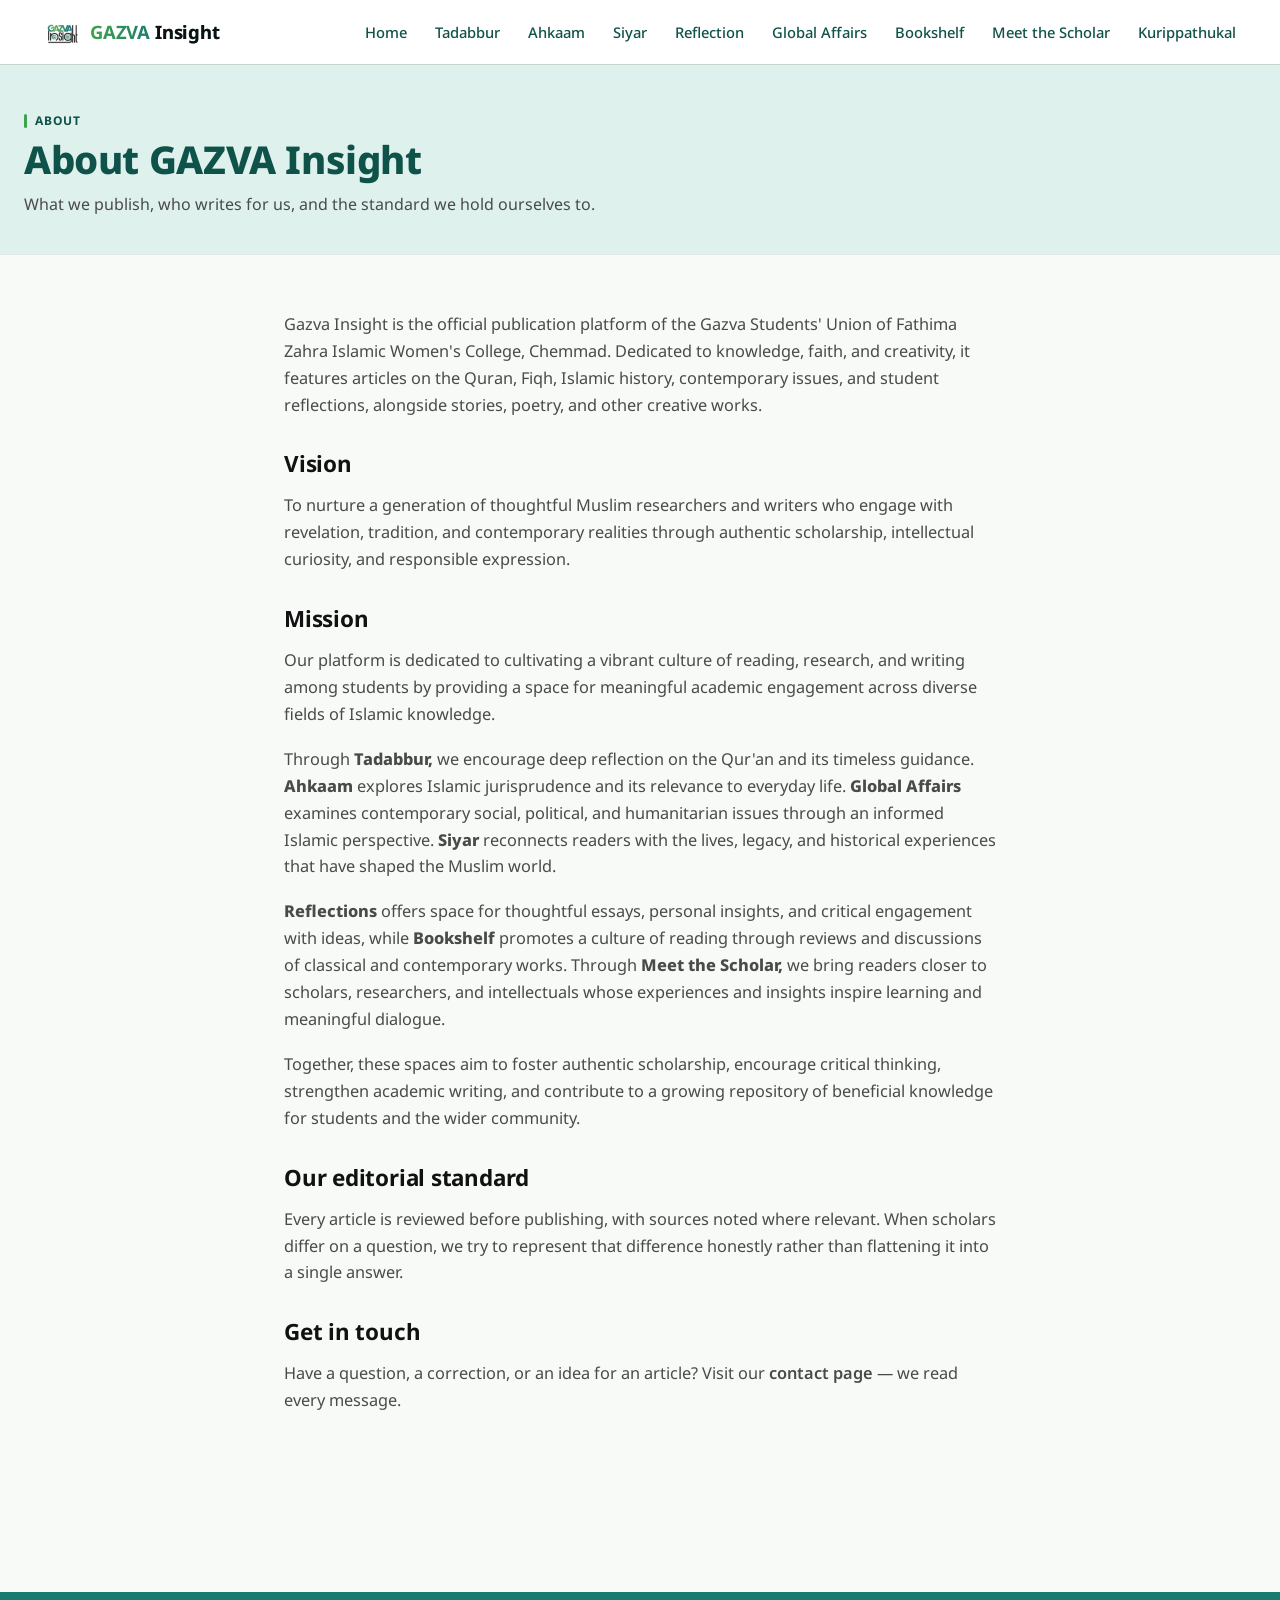
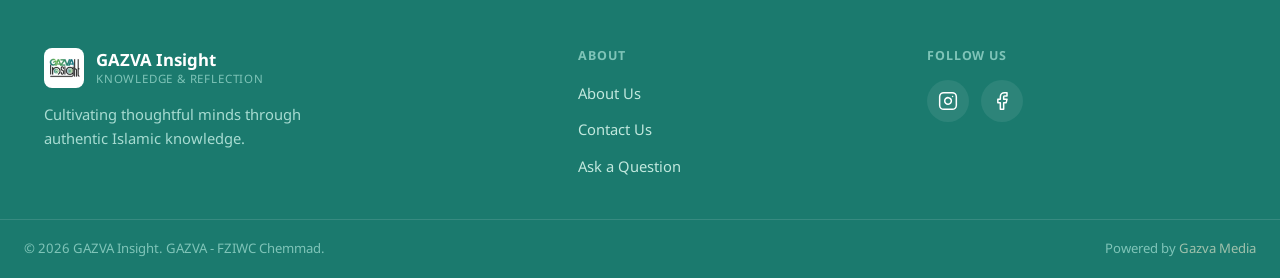
==== commit 44b4cbe2: "MODIFIED" ====
--- a/about.html
+++ b/about.html
@@ -19,7 +19,7 @@
     <div class="page-banner">
       <div class="page-banner__inner">
         <span class="eyebrow cat-general">About</span>
-        <h1>About Gazva Insight</h1>
+        <h1>About GAZVA Insight</h1>
         <p>What we publish, who writes for us, and the standard we hold ourselves to.</p>
       </div>
     </div>
